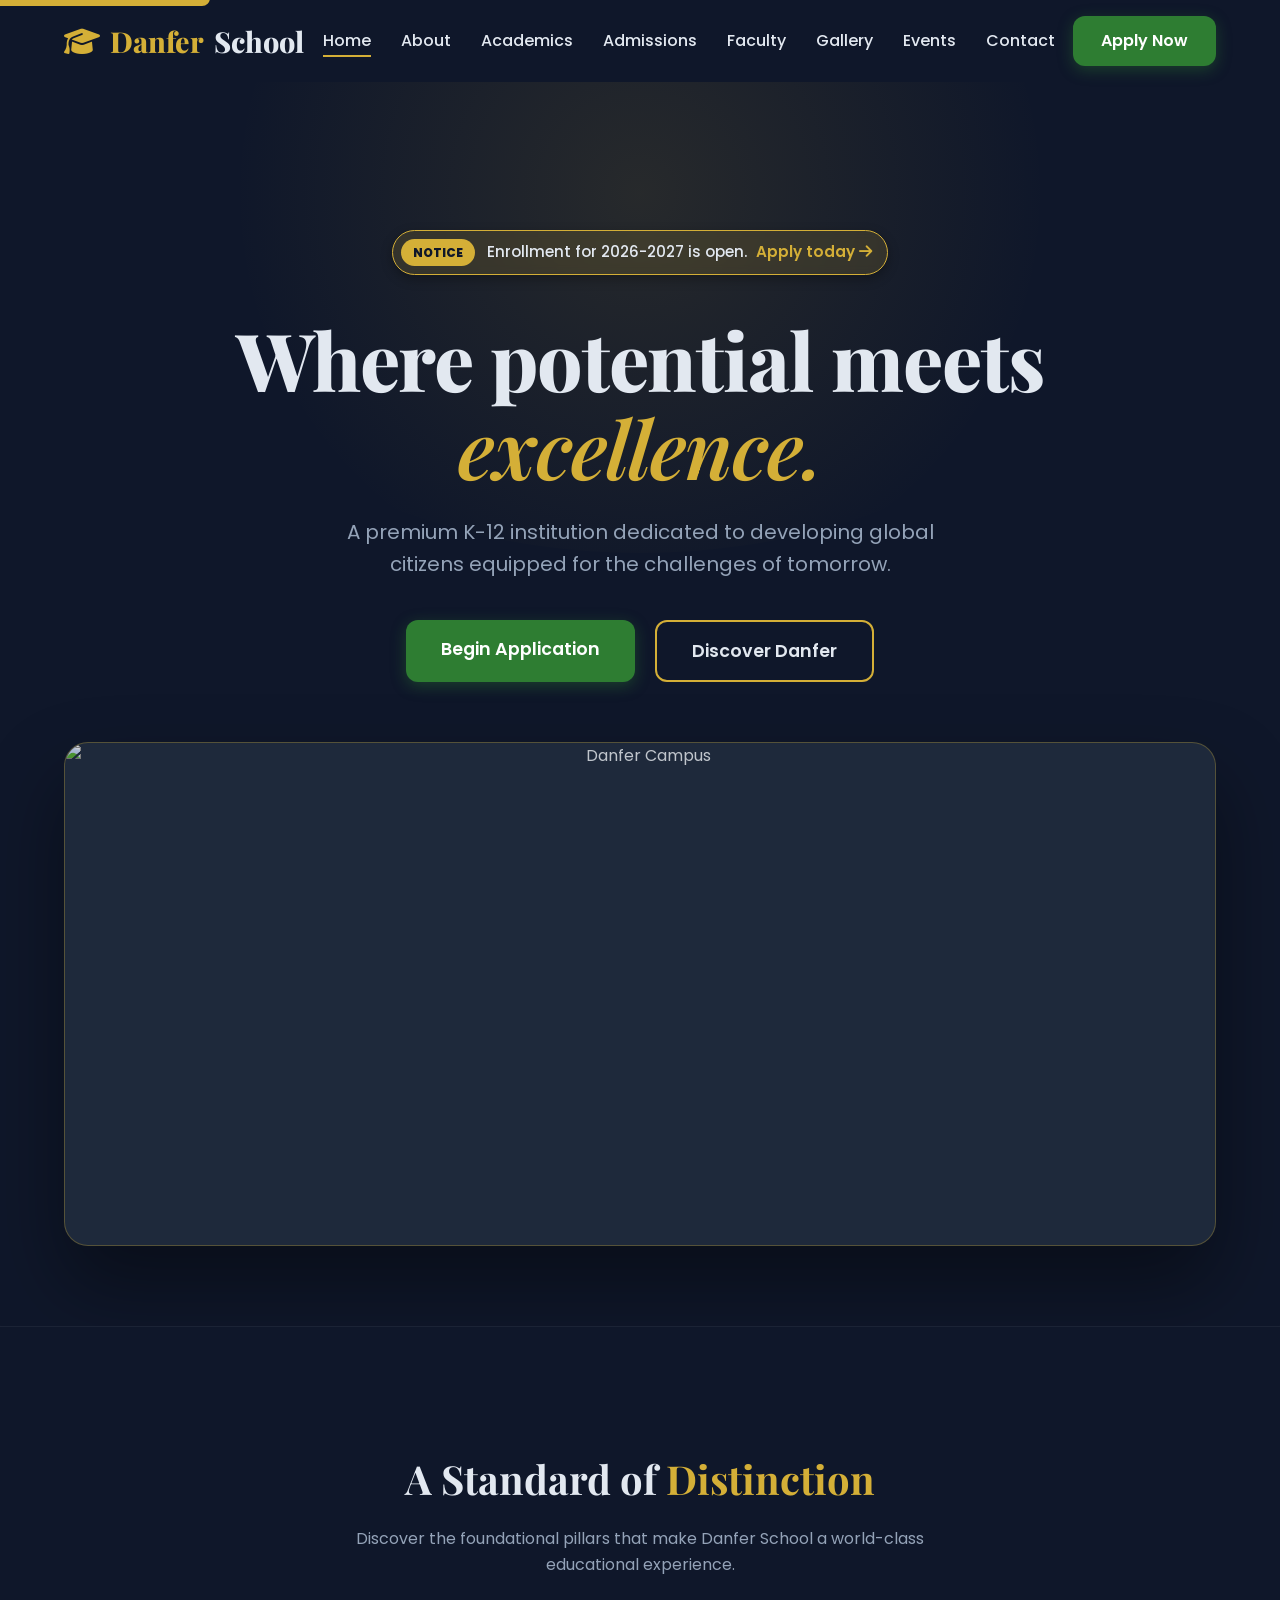
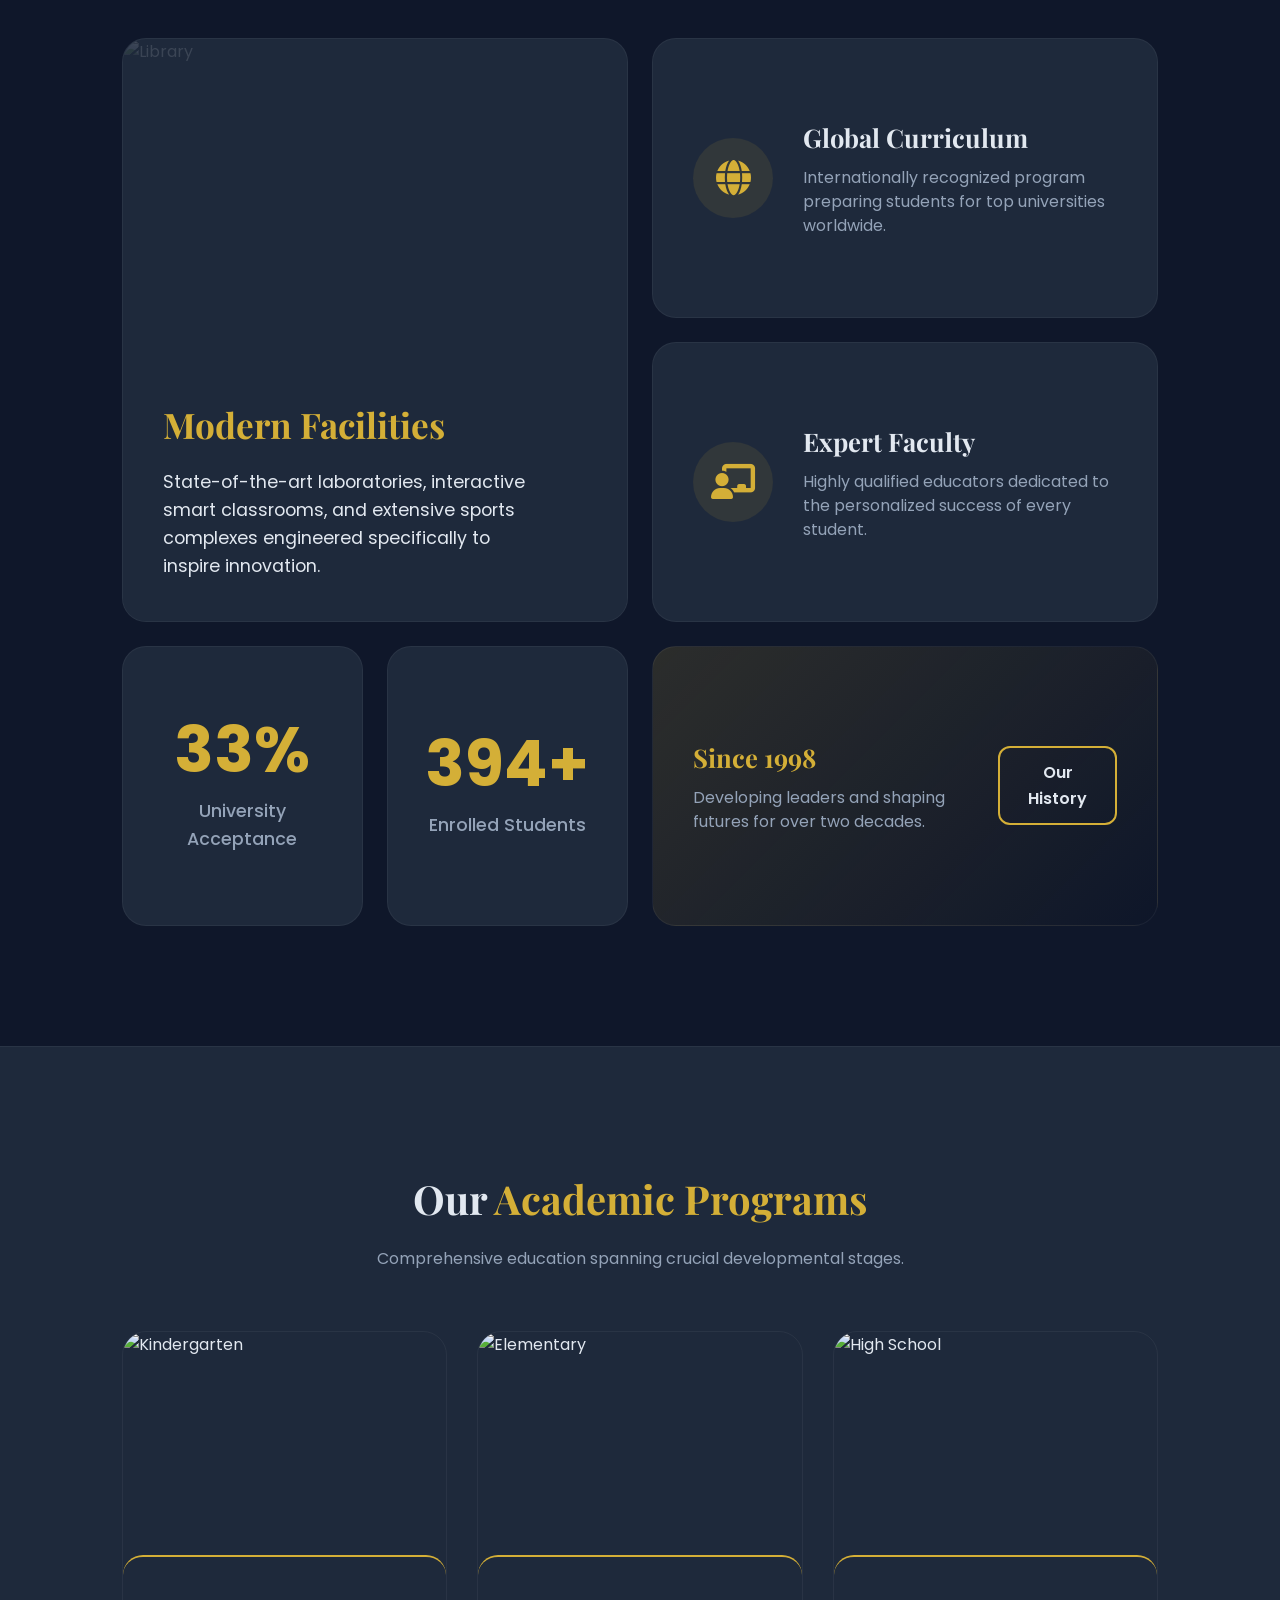
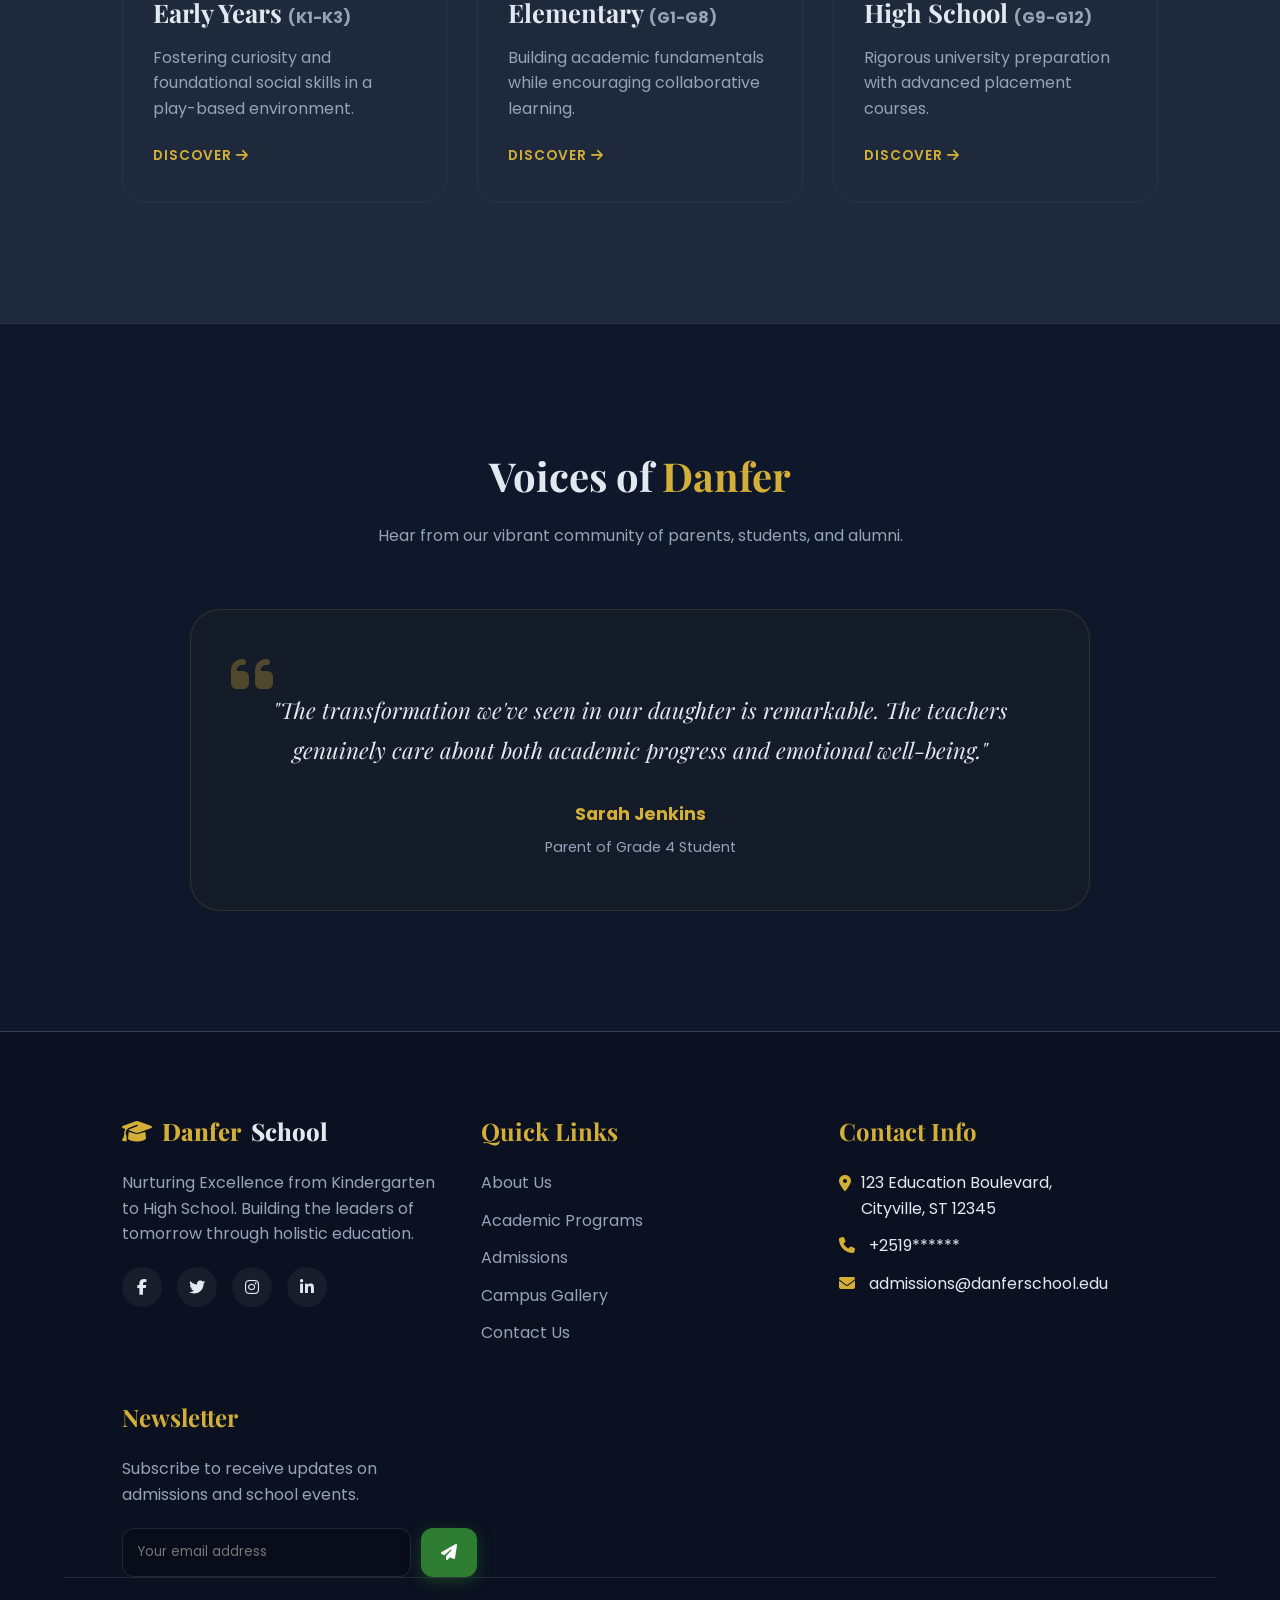
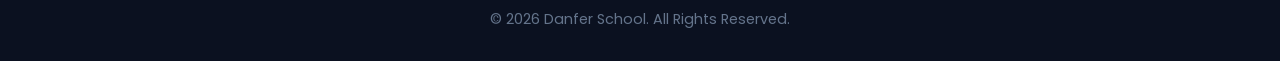
==== index.html @ a7c1ec41 "Initialize Danfer School website project" ====
<!DOCTYPE html>
<html lang="en">
<head>
  <meta charset="UTF-8">
  <meta name="viewport" content="width=device-width, initial-scale=1.0">
  <title>Danfer School | Nurturing Excellence</title>
  <link rel="stylesheet" href="https://cdnjs.cloudflare.com/ajax/libs/font-awesome/6.4.0/css/all.min.css">
  <link rel="stylesheet" href="css/styles.css">
  <style>
    .hero-modern { padding: 140px 5% 80px; text-align: center; position: relative; overflow: hidden; background-color: var(--bg-main); z-index: 1; }
    .hero-glow { position: absolute; top: -20%; left: 50%; transform: translateX(-50%); width: 80vw; height: 80vh; background: radial-gradient(circle, rgba(212,175,55,0.12) 0%, rgba(15,23,42,0) 65%); border-radius: 50%; pointer-events: none; z-index: -1; }
    [data-theme="light"] .hero-glow { background: radial-gradient(circle, rgba(212,175,55,0.08) 0%, rgba(248,250,252,0) 65%); }
    .hero-content { position: relative; z-index: 2; max-width: 1000px; margin: 0 auto; }
    .hero-title { font-size: 5rem; font-family: 'Playfair Display', serif; line-height: 1.1; margin-bottom: 25px; font-weight: 800; letter-spacing: -1px; color: var(--text-main); }
    .hero-title span { color: var(--primary-gold); font-style: italic; font-weight: 600; }
    .hero-subtitle { font-size: 1.25rem; color: var(--text-muted); max-width: 600px; margin: 0 auto 40px; line-height: 1.6; }
    .hero-media-wrapper { max-width: 1200px; margin: 0 auto; border-radius: 24px; overflow: hidden; box-shadow: 0 40px 80px rgba(0,0,0,0.4); border: 1px solid rgba(212,175,55,0.3); position: relative; aspect-ratio: 16/7; background-color: var(--bg-card); z-index: 2; transform: translateY(0); transition: transform 0.5s ease; }
    .hero-media-wrapper:hover { transform: translateY(-10px); }
    .hero-media-wrapper img { width: 100%; height: 100%; object-fit: cover; filter: brightness(0.85); transition: filter 0.5s ease, transform 0.8s ease; }
    .hero-media-wrapper:hover img { filter: brightness(0.95); transform: scale(1.02); }
    
    .bento-section { padding: 120px 5%; background-color: var(--bg-main); position: relative; border-top: 1px solid rgba(255,255,255,0.05); }
    .bento-grid { display: grid; grid-template-columns: repeat(4, 1fr); grid-auto-rows: 280px; gap: 24px; max-width: 1200px; margin: 0 auto; }
    .bento-card { border-radius: 24px; overflow: hidden; position: relative; transition: transform var(--transition), box-shadow var(--transition); background-color: var(--bg-card); border: 1px solid rgba(255,255,255,0.05); }
    [data-theme="light"] .bento-card { border: 1px solid rgba(0,0,0,0.1); }
    .bento-card:hover { transform: translateY(-8px); box-shadow: 0 20px 40px rgba(0,0,0,0.3); border-color: rgba(212,175,55,0.4); }
    .bento-large { grid-column: span 2; grid-row: span 2; padding: 40px; display: flex; flex-direction: column; justify-content: flex-end; }
    .bento-wide { grid-column: span 2; padding: 40px; display: flex; align-items: center; gap: 30px; }
    .bento-square { padding: 30px; display: flex; flex-direction: column; justify-content: center; align-items: center; text-align: center; }
    
    .stat-number { font-size: 4rem; color: var(--primary-gold); font-family: 'Poppins', sans-serif; line-height: 1; font-weight: 700; }
    .stat-label { color: var(--text-muted); font-weight: 500; margin-top: 15px; font-size: 1.1rem; }
    
    .programs-grid { display: grid; grid-template-columns: repeat(3, 1fr); gap: 30px; max-width: 1200px; margin: 0 auto; }
    .program-card-modern { background-color: transparent; border-radius: 24px; overflow: hidden; position: relative; cursor: pointer; border: 1px solid rgba(255,255,255,0.05); transition: border-color var(--transition), transform var(--transition); }
    [data-theme="light"] .program-card-modern { border: 1px solid rgba(0,0,0,0.1); }
    .program-card-modern:hover { border-color: var(--primary-gold); transform: translateY(-5px); }
    .program-img-wrap { width: 100%; aspect-ratio: 4/3; position: relative; overflow: hidden; }
    .program-img-wrap img { width: 100%; height: 100%; object-fit: cover; transition: transform 0.6s cubic-bezier(0.165, 0.84, 0.44, 1); }
    .program-card-modern:hover .program-img-wrap img { transform: scale(1.08); }
    .program-content-modern { padding: 35px 30px; background-color: var(--bg-card); position: relative; margin-top: -20px; border-radius: 20px 20px 0 0; z-index: 2; transition: background var(--transition); border-top: 2px solid var(--primary-gold); }
    .program-card-modern:hover .program-content-modern { background-color: rgba(255,255,255,0.03); }
    [data-theme="light"] .program-card-modern:hover .program-content-modern { background-color: #f8fafc; }
    
    .testimonial-modern { max-width: 900px; margin: 0 auto; text-align: center; padding: 60px; background: rgba(212, 175, 55, 0.03); border: 1px solid rgba(212, 175, 55, 0.15); border-radius: 30px; position: relative; }
    .quote-icon { font-size: 3rem; color: var(--primary-gold); opacity: 0.3; position: absolute; top: 40px; left: 40px; }
    
    @media (max-width: 1024px) {
      .hero-title { font-size: 4rem; }
      .bento-grid { grid-template-columns: repeat(2, 1fr); grid-auto-rows: 250px; }
      .bento-large { grid-column: span 2; grid-row: span 1; }
      .programs-grid { grid-template-columns: repeat(2, 1fr); }
    }
    @media (max-width: 768px) {
      .hero-title { font-size: 2.2rem; }
      .hero-modern { padding-top: 100px; padding-bottom: 40px; }
      .hero-media-wrapper { aspect-ratio: 4/3; }
      .bento-grid { grid-template-columns: 1fr; grid-auto-rows: auto; }
      .bento-large, .bento-wide { grid-column: span 1; flex-direction: column; align-items: flex-start; text-align: left; min-height: 250px; }
      .bento-square { min-height: 200px; }
      .programs-grid { grid-template-columns: 1fr; }
      .testimonial-modern { padding: 40px 20px; }
      .quote-icon { top: 20px; left: 20px; font-size: 2rem; }
    }
  </style>
</head>
<body>
  <a class="skip-link" href="#main-content">Skip to main content</a>
  <div id="preloader"><div class="spinner"></div></div>

  <header>
    <a href="index.html" class="logo"><i class="fa-solid fa-graduation-cap"></i>Danfer<span>School</span></a>
    <nav>
      <ul class="nav-links">
        <li><a href="index.html">Home</a></li>
        <li><a href="about.html">About</a></li>
        <li><a href="academics.html">Academics</a></li>
        <li><a href="admissions.html">Admissions</a></li>
        <li><a href="faculty.html">Faculty</a></li>
        <li><a href="gallery.html">Gallery</a></li>
        <li><a href="events.html">Events</a></li>
        <li><a href="contact.html">Contact</a></li>
      </ul>
    </nav>
    <div class="nav-actions">
      <a href="admissions.html" class="btn btn-primary">Apply Now</a>
    </div>
    <button id="menuToggle" class="menu-toggle" aria-label="Open navigation menu" aria-controls="mobileMenu" aria-expanded="false"><i class="fa-solid fa-bars"></i></button>
  </header>

  <div id="mobileMenu" class="mobile-menu" aria-hidden="true">
    <button id="closeMenu" class="close-menu" aria-label="Close navigation menu"><i class="fa-solid fa-xmark"></i></button>
    <ul>
      <li><a href="index.html">Home</a></li>
      <li><a href="about.html">About</a></li>
      <li><a href="academics.html">Academics</a></li>
      <li><a href="admissions.html">Admissions</a></li>
      <li><a href="faculty.html">Faculty</a></li>
      <li><a href="gallery.html">Gallery</a></li>
      <li><a href="events.html">Events</a></li>
      <li><a href="contact.html">Contact</a></li>
    </ul>
  </div>
  <div id="mobileOverlay" class="mobile-overlay" aria-hidden="true"></div>

  <section class="hero-modern">
    <div class="hero-glow"></div>
    <div class="hero-content reveal">
      
      <div class="announcement-banner" style="background: rgba(212, 175, 55, 0.15); border: 1px solid var(--primary-gold); color: var(--text-main); padding: 8px 15px 8px 8px; border-radius: 30px; display: inline-flex; align-items: center; gap: 12px; margin-bottom: 40px; backdrop-filter: blur(5px); box-shadow: var(--shadow-soft);">
        <span class="banner-tag" style="background: var(--primary-gold); color: #0f172a; padding: 4px 12px; border-radius: 20px; font-size: 0.75rem; font-weight: 800; text-transform: uppercase;">Notice</span>
        <span style="font-size: 0.95rem; font-weight: 500; color: inherit;">Enrollment for 2026-2027 is open. <a href="admissions.html" style="color: var(--primary-gold); font-weight: 600; margin-left: 5px; text-decoration: none;">Apply today <i class="fa-solid fa-arrow-right"></i></a></span>
      </div>
      
      <h1 class="hero-title">Where potential meets <br><span>excellence.</span></h1>
      <p class="hero-subtitle">A premium K-12 institution dedicated to developing global citizens equipped for the challenges of tomorrow.</p>
      
      <div class="hero-btns" style="display: flex; gap: 20px; justify-content: center; margin-bottom: 60px;">
        <a href="admissions.html" class="btn btn-primary" style="padding: 15px 35px; font-size: 1.1rem;">Begin Application</a>
        <a href="about.html" class="btn btn-secondary" style="padding: 15px 35px; font-size: 1.1rem; border-width: 2px;">Discover Danfer</a>
      </div>
    </div>
    
    <div class="hero-media-wrapper reveal stagger-2">
      <img src="https://images.unsplash.com/photo-1523050854058-8df90110c9f1?auto=format&fit=crop&q=80&w=1920" alt="Danfer Campus" loading="lazy">
    </div>
  </section>

  <section class="bento-section">
    <div class="section-title reveal">
      <h2>A Standard of <span>Distinction</span></h2>
      <p>Discover the foundational pillars that make Danfer School a world-class educational experience.</p>
    </div>
    
    <div class="bento-grid">
      <!-- Large Card -->
      <div class="bento-card bento-large reveal stagger-1">
        <img src="https://images.unsplash.com/photo-1541829070764-84a7d30dd3f3?auto=format&fit=crop&q=80&w=800" alt="Library" style="position: absolute; inset: 0; width: 100%; height: 100%; object-fit: cover; opacity: 0.15; z-index: 0; filter: grayscale(50%);">
        <div style="position: absolute; inset: 0; background: linear-gradient(to top, var(--bg-card) 20%, transparent); z-index: 1;"></div>
        <div style="position: relative; z-index: 2;">
          <h3 style="font-size: 2.2rem; font-family: 'Playfair Display', serif; color: var(--primary-gold); margin-bottom: 15px;">Modern Facilities</h3>
          <p style="color: var(--text-main); font-size: 1.1rem; max-width: 90%; line-height: 1.6;">State-of-the-art laboratories, interactive smart classrooms, and extensive sports complexes engineered specifically to inspire innovation.</p>
        </div>
      </div>
      
      <!-- Wide Medium Cards -->
      <div class="bento-card bento-wide reveal stagger-2">
        <div style="width: 80px; height: 80px; background: rgba(212,175,55,0.1); color: var(--primary-gold); border-radius: 50%; display: flex; align-items: center; justify-content: center; font-size: 2.2rem; flex-shrink: 0;"><i class="fa-solid fa-globe"></i></div>
        <div>
          <h3 style="font-family: 'Playfair Display', serif; font-size: 1.6rem; margin-bottom: 8px; color: var(--text-main);">Global Curriculum</h3>
          <p style="color: var(--text-muted); font-size: 1rem; line-height: 1.5;">Internationally recognized program preparing students for top universities worldwide.</p>
        </div>
      </div>
      
      <div class="bento-card bento-wide reveal stagger-3">
        <div style="width: 80px; height: 80px; background: rgba(212,175,55,0.1); color: var(--primary-gold); border-radius: 50%; display: flex; align-items: center; justify-content: center; font-size: 2.2rem; flex-shrink: 0;"><i class="fa-solid fa-chalkboard-user"></i></div>
        <div>
          <h3 style="font-family: 'Playfair Display', serif; font-size: 1.6rem; margin-bottom: 8px; color: var(--text-main);">Expert Faculty</h3>
          <p style="color: var(--text-muted); font-size: 1rem; line-height: 1.5;">Highly qualified educators dedicated to the personalized success of every student.</p>
        </div>
      </div>
      
      <!-- Square Stat Cards -->
      <div class="bento-card bento-square reveal stagger-2">
        <h2 class="stat-number"><span class="counter-value" data-target="100">0</span>%</h2>
        <p class="stat-label">University Acceptance</p>
      </div>
      
      <div class="bento-card bento-square reveal stagger-3">
        <h2 class="stat-number"><span class="counter-value" data-target="1200">0</span>+</h2>
        <p class="stat-label">Enrolled Students</p>
      </div>
      
      <div class="bento-card bento-wide reveal stagger-4" style="grid-column: span 2; background: linear-gradient(135deg, rgba(212,175,55,0.15) 0%, transparent 100%);">
        <div>
          <h3 style="font-family: 'Playfair Display', serif; font-size: 1.6rem; margin-bottom: 8px; color: var(--primary-gold);">Since 1998</h3>
          <p style="color: var(--text-muted); font-size: 1rem; line-height: 1.5;">Developing leaders and shaping futures for over two decades.</p>
        </div>
        <div style="margin-left: auto;">
          <a href="about.html" class="btn btn-secondary">Our History</a>
        </div>
      </div>
    </div>
  </section>

  <section class="programs" style="background-color: var(--bg-card); padding: 120px 5%; border-top: 1px solid rgba(255,255,255,0.05); border-bottom: 1px solid rgba(255,255,255,0.05);">
    <div class="section-title reveal">
      <h2>Our <span>Academic Programs</span></h2>
      <p>Comprehensive education spanning crucial developmental stages.</p>
    </div>
    
    <div class="programs-grid">
      <div class="program-card-modern reveal stagger-1" onclick="window.location.href='academics.html#kindergarten'">
        <div class="program-img-wrap">
          <img src="https://images.unsplash.com/photo-1544367567-0f2fcb009e0b?auto=format&fit=crop&q=80&w=800" alt="Kindergarten">
        </div>
        <div class="program-content-modern">
          <h3 style="font-size: 1.6rem; margin-bottom: 12px; color: var(--text-main); font-family: 'Playfair Display', serif;">Early Years <span style="color: var(--text-muted); font-size: 1rem; font-family: 'Poppins', sans-serif;">(K1-K3)</span></h3>
          <p style="color: var(--text-muted); line-height: 1.6; margin-bottom: 20px;">Fostering curiosity and foundational social skills in a play-based environment.</p>
          <span style="color: var(--primary-gold); font-weight: 600; text-transform: uppercase; font-size: 0.85rem; letter-spacing: 1px;">Discover <i class="fa-solid fa-arrow-right"></i></span>
        </div>
      </div>
      
      <div class="program-card-modern reveal stagger-2" onclick="window.location.href='academics.html#elementary'">
        <div class="program-img-wrap">
          <img src="https://images.unsplash.com/photo-1577896851231-70ef18881754?auto=format&fit=crop&q=80&w=800" alt="Elementary">
        </div>
        <div class="program-content-modern">
          <h3 style="font-size: 1.6rem; margin-bottom: 12px; color: var(--text-main); font-family: 'Playfair Display', serif;">Elementary <span style="color: var(--text-muted); font-size: 1rem; font-family: 'Poppins', sans-serif;">(G1-G8)</span></h3>
          <p style="color: var(--text-muted); line-height: 1.6; margin-bottom: 20px;">Building academic fundamentals while encouraging collaborative learning.</p>
          <span style="color: var(--primary-gold); font-weight: 600; text-transform: uppercase; font-size: 0.85rem; letter-spacing: 1px;">Discover <i class="fa-solid fa-arrow-right"></i></span>
        </div>
      </div>
      
      <div class="program-card-modern reveal stagger-3" onclick="window.location.href='academics.html#highschool'">
        <div class="program-img-wrap">
          <img src="https://images.unsplash.com/photo-1523050854058-8df90110c9f1?auto=format&fit=crop&q=80&w=800" alt="High School">
        </div>
        <div class="program-content-modern">
          <h3 style="font-size: 1.6rem; margin-bottom: 12px; color: var(--text-main); font-family: 'Playfair Display', serif;">High School <span style="color: var(--text-muted); font-size: 1rem; font-family: 'Poppins', sans-serif;">(G9-G12)</span></h3>
          <p style="color: var(--text-muted); line-height: 1.6; margin-bottom: 20px;">Rigorous university preparation with advanced placement courses.</p>
          <span style="color: var(--primary-gold); font-weight: 600; text-transform: uppercase; font-size: 0.85rem; letter-spacing: 1px;">Discover <i class="fa-solid fa-arrow-right"></i></span>
        </div>
      </div>
    </div>
  </section>

  <section class="testimonials" style="background-color: var(--bg-main); padding: 120px 5%;">
    <div class="section-title reveal">
      <h2>Voices of <span>Danfer</span></h2>
      <p>Hear from our vibrant community of parents, students, and alumni.</p>
    </div>
    
    <div class="testimonial-modern reveal stagger-1">
      <i class="fa-solid fa-quote-left quote-icon"></i>
      <div class="carousel-container" id="testimonialCarousel" style="position:relative; height: 180px;">
        <div class="testimonial-slide active" style="transition: opacity 0.5s ease; position:absolute; width:100%; opacity:1; top:20px;">
          <p style="font-size:1.4rem; font-style:italic; margin-bottom:30px; line-height:1.8; color: var(--text-main); font-family: 'Playfair Display', serif;">"The transformation we've seen in our daughter is remarkable. The teachers genuinely care about both academic progress and emotional well-being."</p>
          <h4 style="color:var(--primary-gold); font-size:1.1rem; font-family:'Poppins', sans-serif; margin-bottom: 5px;">Sarah Jenkins</h4>
          <span style="color:var(--text-muted); font-size:0.9rem;">Parent of Grade 4 Student</span>
        </div>
        <div class="testimonial-slide" style="transition: opacity 0.5s ease; position:absolute; width:100%; opacity:0; top:20px; pointer-events:none;">
          <p style="font-size:1.4rem; font-style:italic; margin-bottom:30px; line-height:1.8; color: var(--text-main); font-family: 'Playfair Display', serif;">"Danfer didn't just prepare me for university exams; it taught me how to think critically and lead with empathy. I owe my success to this community."</p>
          <h4 style="color:var(--primary-gold); font-size:1.1rem; font-family:'Poppins', sans-serif; margin-bottom: 5px;">Michael O.</h4>
          <span style="color:var(--text-muted); font-size:0.9rem;">Class of 2024 Alumni (Stanford University)</span>
        </div>
      </div>
    </div>
  </section>

  <footer>
    <div class="footer-grid">
      <div class="footer-col">
        <a href="index.html" class="logo" style="margin-bottom:20px; font-size:1.5rem;">
          <i class="fa-solid fa-graduation-cap"></i>
          Danfer<span>School</span>
        </a>
        <p>Nurturing Excellence from Kindergarten to High School. Building the leaders of tomorrow through holistic education.</p>
        <div class="social-icons">
          <a href="#"><i class="fa-brands fa-facebook-f"></i></a>
          <a href="#"><i class="fa-brands fa-twitter"></i></a>
          <a href="#"><i class="fa-brands fa-instagram"></i></a>
          <a href="#"><i class="fa-brands fa-linkedin-in"></i></a>
        </div>
      </div>
      <div class="footer-col">
        <h3>Quick Links</h3>
        <ul>
          <li><a href="about.html">About Us</a></li>
          <li><a href="academics.html">Academic Programs</a></li>
          <li><a href="admissions.html">Admissions</a></li>
          <li><a href="gallery.html">Campus Gallery</a></li>
          <li><a href="contact.html">Contact Us</a></li>
        </ul>
      </div>
      <div class="footer-col">
        <h3>Contact Info</h3>
        <ul>
          <li style="display:flex; gap:10px;"><i class="fa-solid fa-location-dot" style="color:var(--primary-gold); margin-top:5px;"></i> <span>123 Education Boulevard,<br>Cityville, ST 12345</span></li>
          <li><i class="fa-solid fa-phone" style="margin-right:10px; color:var(--primary-gold);"></i> +2519******</li>
          <li><i class="fa-solid fa-envelope" style="margin-right:10px; color:var(--primary-gold);"></i> admissions@danferschool.edu</li>
        </ul>
      </div>
      <div class="footer-col">
        <h3>Newsletter</h3>
        <p>Subscribe to receive updates on admissions and school events.</p>
        <form class="newsletter-form">
          <input type="email" placeholder="Your email address" required>
          <button title="Subscribe" type="submit" class="btn btn-primary" style="padding:12px 20px;"><i class="fa-solid fa-paper-plane"></i></button>
        </form>
      </div>
    </div>
    <div class="footer-bottom">
      <p>&copy; 2026 Danfer School. All Rights Reserved.</p>
    </div>
  </footer>

  <button id="backToTop" class="back-to-top" aria-label="Back to Top"><i class="fa-solid fa-arrow-up"></i></button>
  <script src="js/script.js"></script>
  <script>
    document.addEventListener('DOMContentLoaded', () => {
      const slides = document.querySelectorAll('.testimonial-slide');
      let currentSlide = 0;
      if(slides.length > 0) {
        setInterval(() => {
          slides[currentSlide].style.opacity = '0';
          slides[currentSlide].style.pointerEvents = 'none';
          currentSlide = (currentSlide + 1) % slides.length;
          slides[currentSlide].style.opacity = '1';
          slides[currentSlide].style.pointerEvents = 'auto';
        }, 6000);
      }
    });
  </script>
</body>
</html>
---- css/styles.css ----
@import url('https://fonts.googleapis.com/css2?family=Playfair+Display:ital,wght@0,400..900;1,400..900&family=Poppins:ital,wght@0,100;0,200;0,300;0,400;0,500;0,600;0,700;0,800;0,900;1,100;1,200;1,300;1,400;1,500;1,600;1,700;1,800;1,900&display=swap');

:root {
  --primary-green: #2e7d32;
  --primary-red: #c62828;
  --primary-blue: #1565c0;
  --primary-gold: #d4af37;

  --bg-main: #0f172a;
  --bg-card: #1e293b;
  --bg-light: #f8fafc;

  --text-main: #e2e8f0;
  --text-muted: #94a3b8;
  --text-dark: #0f172a;

  --accent-green: #4caf50;
  --accent-gold: #facc15;

  --border-color: #334155;
  --shadow-soft: 0 4px 12px rgba(0, 0, 0, 0.3);

  --btn-primary: var(--primary-green);
  --btn-secondary: var(--primary-blue);
  --btn-danger: var(--primary-red);
  --btn-text: #ffffff;

  --radius: 12px;
  --transition: 0.3s ease;
}

[data-theme="light"] {
  --bg-main: #f8fafc;
  --bg-card: #ffffff;
  --bg-light: #e2e8f0;

  --text-main: #0f172a;
  --text-muted: #64748b;
  --text-dark: #f8fafc;
  
  --border-color: #cbd5e1;
  --shadow-soft: 0 4px 12px rgba(0, 0, 0, 0.05);
}

* {
  margin: 0;
  padding: 0;
  box-sizing: border-box;
}

body {
  --header-height: 82px;
  font-family: 'Poppins', sans-serif;
  background-color: var(--bg-main);
  color: var(--text-main);
  line-height: 1.6;
  overflow-x: hidden;
  padding-top: var(--header-height);
  transition: background-color var(--transition), color var(--transition);
}

header {
  height: var(--header-height);
}

@media (max-width: 768px) {
  body { --header-height: 76px; padding-top: var(--header-height); }
}

@media (max-width: 480px) {
  body { --header-height: 72px; padding-top: var(--header-height); }
}

h1, h2, h3, h4, h5, h6 {
  font-family: 'Playfair Display', serif;
  font-weight: 700;
  color: var(--text-main);
}
[data-theme="light"] h1, [data-theme="light"] h2, [data-theme="light"] h3, [data-theme="light"] h4, [data-theme="light"] h5, [data-theme="light"] h6 {
  color: var(--text-main);
}

a {
  text-decoration: none;
  color: inherit;
  transition: color var(--transition);
}

ul {
  list-style: none;
}

img {
  max-width: 100%;
  height: auto;
  display: block;
}

/* Preloader */
#preloader {
  position: fixed;
  top: 0;
  left: 0;
  width: 100%;
  height: 100%;
  background-color: var(--bg-main);
  z-index: 9999;
  display: flex;
  justify-content: center;
  align-items: center;
  transition: opacity 0.5s ease, visibility 0.5s ease;
}

#preloader.fade-out {
  opacity: 0;
  visibility: hidden;
}

.spinner {
  width: 50px;
  height: 50px;
  border: 5px solid var(--border-color);
  border-top-color: var(--primary-gold);
  border-radius: 50%;
  animation: spin 1s linear infinite;
}

@keyframes spin {
  to { transform: rotate(360deg); }
}

/* Navbar */
header {
  position: fixed;
  top: 0;
  left: 0;
  width: 100%;
  z-index: 1000;
  padding: 20px 5%;
  display: flex;
  justify-content: space-between;
  align-items: center;
  transition: padding var(--transition), background var(--transition), backdrop-filter var(--transition);
}

header.scrolled {
  padding: 10px 5%;
  background: rgba(15, 23, 42, 0.85);
  backdrop-filter: blur(10px);
  -webkit-backdrop-filter: blur(10px);
  border-bottom: 1px solid var(--border-color);
}
[data-theme="light"] header.scrolled {
  background: rgba(248, 250, 252, 0.85);
}

.logo {
  font-family: 'Playfair Display', serif;
  font-size: 1.8rem;
  font-weight: 800;
  color: var(--primary-gold);
  display: flex;
  align-items: center;
  gap: 10px;
}
.logo span {
  color: var(--text-main);
}

.nav-links {
  display: flex;
  align-items: center;
  gap: 30px;
}

.nav-links li a {
  font-weight: 500;
  font-size: 1rem;
  position: relative;
  padding: 5px 0;
}

.nav-links li a::after {
  content: '';
  position: absolute;
  bottom: 0;
  left: 0;
  width: 0;
  height: 2px;
  background-color: var(--primary-gold);
  transition: width var(--transition);
}

.nav-links li a:hover::after,
.nav-links li a.active::after {
  width: 100%;
}

.nav-actions {
  display: flex;
  align-items: center;
  gap: 15px;
}

.btn {
  display: inline-block;
  padding: 12px 28px;
  border-radius: var(--radius);
  font-weight: 600;
  cursor: pointer;
  text-align: center;
  transition: transform var(--transition), background var(--transition), box-shadow var(--transition);
  border: none;
  font-family: 'Poppins', sans-serif;
  font-size: 1rem;
  text-decoration: none;
}

.btn-primary {
  background-color: var(--btn-primary);
  color: var(--btn-text);
  box-shadow: 0 4px 15px rgba(46, 125, 50, 0.4);
}

.btn-primary:hover {
  transform: translateY(-3px);
  background-color: #388e3c;
  box-shadow: 0 6px 20px rgba(46, 125, 50, 0.6);
  color: #fff;
}

.btn-secondary {
  background-color: transparent;
  color: var(--text-main);
  border: 2px solid var(--primary-gold);
}

.btn-secondary:hover {
  background-color: var(--primary-gold);
  color: var(--bg-main);
  transform: translateY(-3px);
}

/* Theme Toggle */
.theme-toggle {
  background: none;
  border: none;
  color: var(--text-main);
  font-size: 1.2rem;
  cursor: pointer;
  width: 40px;
  height: 40px;
  border-radius: 50%;
  display: flex;
  align-items: center;
  justify-content: center;
  background-color: var(--bg-card);
  transition: background var(--transition), transform var(--transition);
  box-shadow: var(--shadow-soft);
}

.theme-toggle:hover {
  transform: scale(1.1);
  background-color: var(--border-color);
}

/* Mobile Menu Toggle */
.menu-toggle {
  display: none;
  background: none;
  border: none;
  color: var(--text-main);
  font-size: 1.8rem;
  cursor: pointer;
}

.skip-link {
  position: absolute;
  top: -40px;
  left: 0;
  background: var(--primary-gold);
  color: var(--bg-main);
  padding: 10px 16px;
  z-index: 1100;
  transition: top 0.2s ease;
  border-radius: 0 0 8px 0;
  font-weight: 700;
}

.skip-link:focus {
  top: 0;
}

:focus-visible,
button:focus-visible,
a:focus-visible,
input:focus-visible,
textarea:focus-visible,
select:focus-visible {
  outline: 3px solid var(--primary-gold);
  outline-offset: 2px;
}

@media (prefers-reduced-motion: reduce) {
  * {
    animation-duration: 0.01ms !important;
    animation-iteration-count: 1 !important;
    transition-duration: 0.01ms !important;
    scroll-behavior: auto !important;
  }
}

/* Layout Utilities */
section, .page-header {
  padding: 80px 5%;
}

.container-max {
  max-width: 1200px;
  margin: 0 auto;
  width: 100%;
}

.section-title {
  text-align: center;
  margin-bottom: 60px;
}

.section-title h2 {
  font-size: 2.5rem;
  margin-bottom: 15px;
}

.section-title h2 span {
  color: var(--primary-gold);
}

.section-title p {
  color: var(--text-muted);
  max-width: 600px;
  margin: 0 auto;
}

/* Cards Shared Styles */
.card-grid, .footer-grid, .faculty-grid, .gallery-grid, .programs-grid, .bento-grid, .events-container, .contact-container, .admissions-container {
  max-width: 1200px;
  margin-left: auto;
  margin-right: auto;
}

.card-grid {
  display: grid;
  grid-template-columns: repeat(auto-fit, minmax(300px, 1fr));
  gap: 30px;
}

.card {
  background-color: var(--bg-card);
  border-radius: var(--radius);
  padding: 30px;
  border: 1px solid var(--border-color);
  box-shadow: var(--shadow-soft);
  transition: transform var(--transition), box-shadow var(--transition), border-color var(--transition);
  position: relative;
  overflow: hidden;
  display: flex;
  flex-direction: column;
}

.card:hover {
  transform: translateY(-10px);
  box-shadow: 0 10px 25px rgba(0, 0, 0, 0.5);
  border-color: var(--primary-gold);
}
[data-theme="light"] .card:hover {
  box-shadow: 0 10px 25px rgba(0, 0, 0, 0.1);
}

.card-icon {
  font-size: 2.5rem;
  color: var(--primary-gold);
  margin-bottom: 20px;
}

.card-title {
  font-size: 1.5rem;
  margin-bottom: 15px;
  color: var(--text-main);
}

.card p {
  color: var(--text-muted);
  flex-grow: 1;
}

.card-img {
  width: 100%;
  height: 220px;
  object-fit: cover;
  border-radius: var(--radius) var(--radius) 0 0;
  margin: -30px -30px 20px -30px;
  width: calc(100% + 60px);
}

/* Footer */
footer {
  background-color: #0b1120;
  padding: 80px 5% 30px;
  border-top: 1px solid var(--border-color);
  color: #e2e8f0;
}
[data-theme="light"] footer {
  background-color: #0f172a;
  color: #f8fafc;
}

.footer-grid {
  display: grid;
  grid-template-columns: repeat(auto-fit, minmax(250px, 1fr));
  gap: 40px;
  margin-bottom: 40px;
}

.footer-col h3 {
  font-size: 1.5rem;
  color: var(--primary-gold);
  margin-bottom: 20px;
}

.footer-col p {
  color: #94a3b8;
  margin-bottom: 15px;
}

.footer-col ul li {
  margin-bottom: 12px;
}

.footer-col ul li a {
  color: #94a3b8;
  transition: color var(--transition), padding-left var(--transition);
}

.footer-col ul li a:hover {
  color: var(--primary-gold);
  padding-left: 5px;
}

.social-icons {
  display: flex;
  gap: 15px;
  margin-top: 20px;
}

.social-icons a {
  display: flex;
  align-items: center;
  justify-content: center;
  width: 40px;
  height: 40px;
  background-color: rgba(255,255,255,0.05);
  border-radius: 50%;
  color: #e2e8f0;
  transition: background var(--transition), transform var(--transition);
}

.social-icons a:hover {
  background-color: var(--primary-gold);
  transform: translateY(-3px);
  color: #0f172a;
}

.newsletter-form {
  display: flex;
  gap: 10px;
  margin-top: 20px;
}

.newsletter-form input {
  flex: 1;
  padding: 12px 15px;
  border-radius: var(--radius);
  border: 1px solid rgba(255,255,255,0.1);
  background-color: rgba(0,0,0,0.2);
  color: #e2e8f0;
  outline: none;
  font-family: 'Poppins', sans-serif;
}

.newsletter-form input:focus {
  border-color: var(--primary-gold);
}

.footer-bottom {
  text-align: center;
  padding-top: 30px;
  border-top: 1px solid rgba(255,255,255,0.1);
  color: #64748b;
  font-size: 0.9rem;
}

/* Animations - Reveal */
.reveal {
  opacity: 0;
  transform: translateY(50px);
  transition: all 0.8s ease;
}

.reveal.active {
  opacity: 1;
  transform: translateY(0);
}

.stagger-1 { transition-delay: 0.1s; }
.stagger-2 { transition-delay: 0.2s; }
.stagger-3 { transition-delay: 0.3s; }
.stagger-4 { transition-delay: 0.4s; }

/* Mobile Menu Styles */
.mobile-menu {
  position: fixed;
  top: 0;
  right: -100%;
  width: 100%;
  height: 100vh;
  background-color: var(--bg-main);
  z-index: 1200;
  display: flex;
  flex-direction: column;
  justify-content: center;
  align-items: center;
  transition: right 0.4s cubic-bezier(0.77, 0, 0.175, 1);
}

.mobile-overlay {
  position: fixed;
  inset: 0;
  background: rgba(0,0,0,0.5);
  opacity: 0;
  visibility: hidden;
  transition: opacity var(--transition);
  z-index: 1150;
}

.mobile-overlay.open {
  opacity: 1;
  visibility: visible;
}

.mobile-menu.open {
  right: 0;
}

.mobile-menu ul {
  text-align: center;
  margin-bottom: 40px;
}

.mobile-menu ul li {
  margin: 25px 0;
}

.mobile-menu ul li a {
  font-size: 1.8rem;
  font-family: 'Playfair Display', serif;
  color: var(--text-main);
  transition: color var(--transition);
}

.mobile-menu ul li a:hover {
  color: var(--primary-gold);
}

.close-menu {
  position: absolute;
  top: 30px;
  right: 5%;
  background: none;
  border: none;
  color: var(--text-main);
  font-size: 2.5rem;
  cursor: pointer;
}

/* Back to top */
.back-to-top {
  position: fixed;
  bottom: 30px;
  right: 30px;
  width: 50px;
  height: 50px;
  background-color: var(--primary-gold);
  color: #0f172a;
  border-radius: 50%;
  display: flex;
  align-items: center;
  justify-content: center;
  font-size: 1.2rem;
  cursor: pointer;
  opacity: 0;
  visibility: hidden;
  transition: all var(--transition);
  z-index: 900;
  border: none;
  box-shadow: var(--shadow-soft);
}

.back-to-top.show {
  opacity: 1;
  visibility: visible;
}

.back-to-top:hover {
  transform: translateY(-5px);
  background-color: #eab308;
}

/* Page Header Shared */
.page-header {
  padding-top: 150px;
  padding-bottom: 80px;
  background: linear-gradient(rgba(15,23,42,0.8), rgba(15,23,42,0.9)), url('../assets/images/placeholder.jpg') center/cover;
  text-align: center;
  position: relative;
}

.hero-modern {
  padding-top: 160px;
  padding-bottom: 80px;
  position: relative;
  z-index: 1;
}

.announcement-banner {
  position: relative;
  z-index: 2;
  margin-top: 8px;
}

header {
  z-index: 1101;
}
[data-theme="light"] .page-header {
  background: linear-gradient(rgba(46, 125, 50, 0.85), rgba(46, 125, 50, 0.9)), url('../assets/images/placeholder.jpg') center/cover;
}

.page-header h1 {
  font-size: 3.5rem;
  margin-bottom: 15px;
  color: #ffffff;
}

.page-header p {
  font-size: 1.1rem;
  color: #e2e8f0;
  max-width: 600px;
  margin: 0 auto;
}

/* Breadcrumbs */
.breadcrumbs {
  margin-top: 20px;
  display: flex;
  justify-content: center;
  gap: 10px;
  color: var(--primary-gold);
  font-size: 0.9rem;
}

.breadcrumbs a {
  color: #e2e8f0;
}
.breadcrumbs a:hover {
  text-decoration: underline;
}

/* Responsive */
@media (max-width: 1099px) {
  .nav-links, .nav-actions .btn {
    display: none;
  }
  
  .menu-toggle {
    display: block;
  }

  .nav-actions {
    gap: 10px;
  }
}

@media (max-width: 768px) {
  .section-title h2 {
    font-size: 2rem;
  }
  
  .page-header h1 {
    font-size: 2.5rem;
  }
  
  .card-grid {
    grid-template-columns: 1fr;
  }
  
  section {
    padding: 60px 5%;
  }
}

/* Precise Breakpoints & Responsive Architecture */
html, body {
  overflow-x: hidden;
  min-width: 320px;
}

header {
  width: 100%;
  padding: 15px 5%;
}

section, .page-header {
  padding: 80px 5%;
}

.container-max {
  max-width: 1200px;
  margin: 0 auto;
  width: 100%;
}

.section-title {
  text-align: center;
  margin-bottom: 60px;
}

@media (max-width: 1280px) {
  .container, .card-grid, .footer-grid, .faculty-grid, .gallery-grid, .programs-grid, .bento-grid, .events-container, .contact-container, .admissions-container {
    padding-left: 5%;
    padding-right: 5%;
    max-width: 1200px;
    margin: 0 auto;
  }

  .page-header h1 {
    font-size: 3rem;
  }
}

@media (max-width: 1024px) {
  .section-title h2 { font-size: 2.3rem; }
  .nav-links { gap: 15px; }
  .bento-grid { grid-template-columns: repeat(2, 1fr); }
}

@media (max-width: 768px) {
  .nav-links, .nav-actions { display: none; }
  .menu-toggle { display: block; }

  section, .page-header {
    padding: 40px 5% !important;
  }

  .hero-modern {
    padding-top: 120px !important;
  }

  .page-header h1 { font-size: 2.2rem !important; }
  .section-title h2 { font-size: 2rem !important; }
  .section-title { margin-bottom: 30px; }

  .card-grid, .footer-grid, .faculty-grid, .gallery-grid, .programs-grid, .bento-grid {
    grid-template-columns: 1fr !important;
    gap: 20px !important;
  }

  .bento-large, .bento-wide, .bento-square {
    grid-column: span 1 !important;
    grid-row: span 1 !important;
    min-height: 220px !important;
  }

  .card-img, .faculty-img, .news-img, .program-image {
    height: auto !important;
    width: 100% !important;
    max-width: 100% !important;
    margin: 0 !important;
  }

  .program-section, .info-item, .event-card, .notice-banner {
    flex-direction: column !important;
    align-items: flex-start !important;
  }
  .program-section:nth-child(even) {
    flex-direction: column !important;
  }

  .admissions-info, .admissions-form-wrapper, .contact-info, .contact-form-wrapper, .upcoming-events, .latest-news {
    width: 100% !important;
    min-width: 100% !important;
  }

  .btn {
    width: 100% !important;
    display: block !important;
    text-align: center !important;
    margin-bottom: 15px;
  }

  .hero-btns {
    display: flex;
    flex-direction: column;
    width: 100%;
    gap: 12px;
  }

  .search-filter-section { flex-direction: column; align-items: stretch; }
  .search-box { max-width: 100%; margin-bottom: 10px; }
  .gallery-filters { overflow-x: auto; white-space: nowrap; padding-bottom: 10px; justify-content: flex-start; }
}

@media (max-width: 480px) {
  section, .page-header {
    padding: 30px 5% !important;
  }

  .logo { font-size: 1.5rem; }
  .hero-title { font-size: 2rem !important; }
  .section-title h2 { font-size: 1.8rem !important; }
  .page-header p { font-size: 0.95rem; }

  .event-date {
    padding: 15px !important;
    min-width: unset !important;
    width: 100% !important;
    flex-direction: row !important;
    justify-content: space-between !important;
  }
}
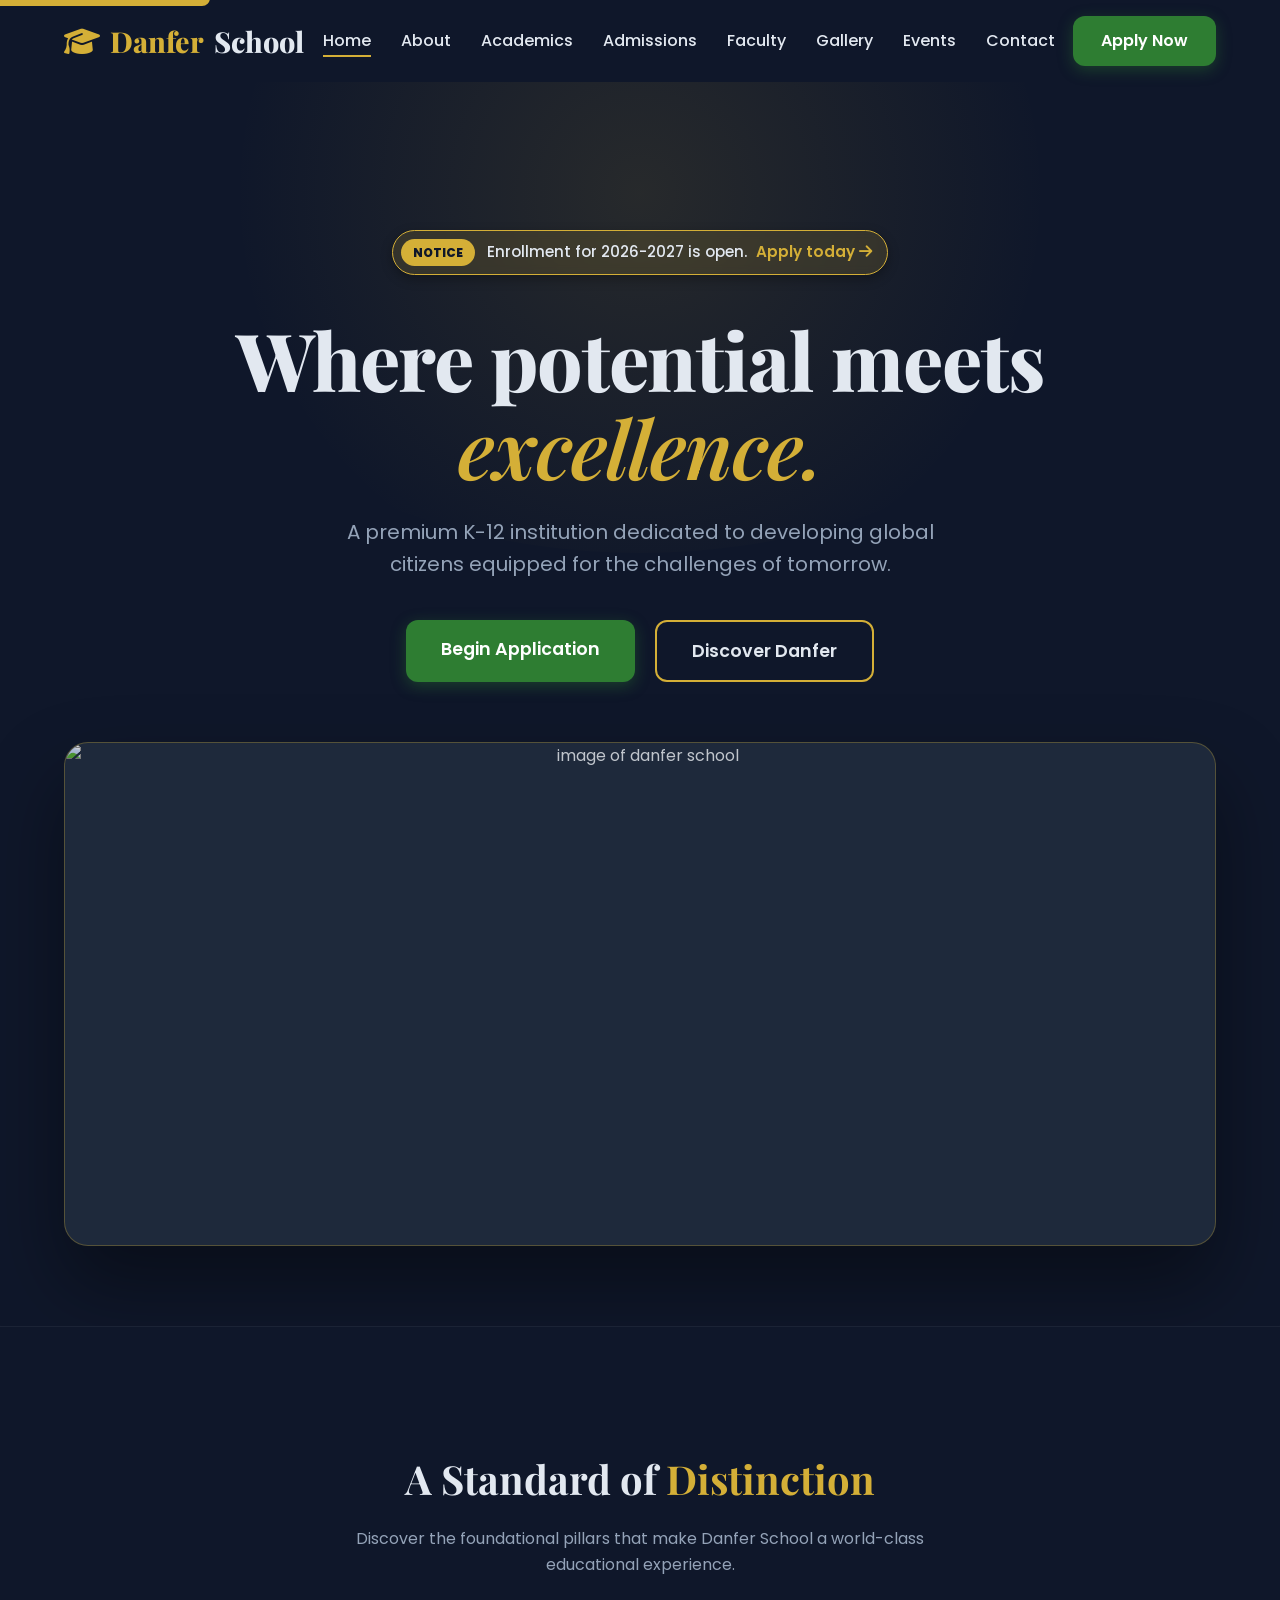
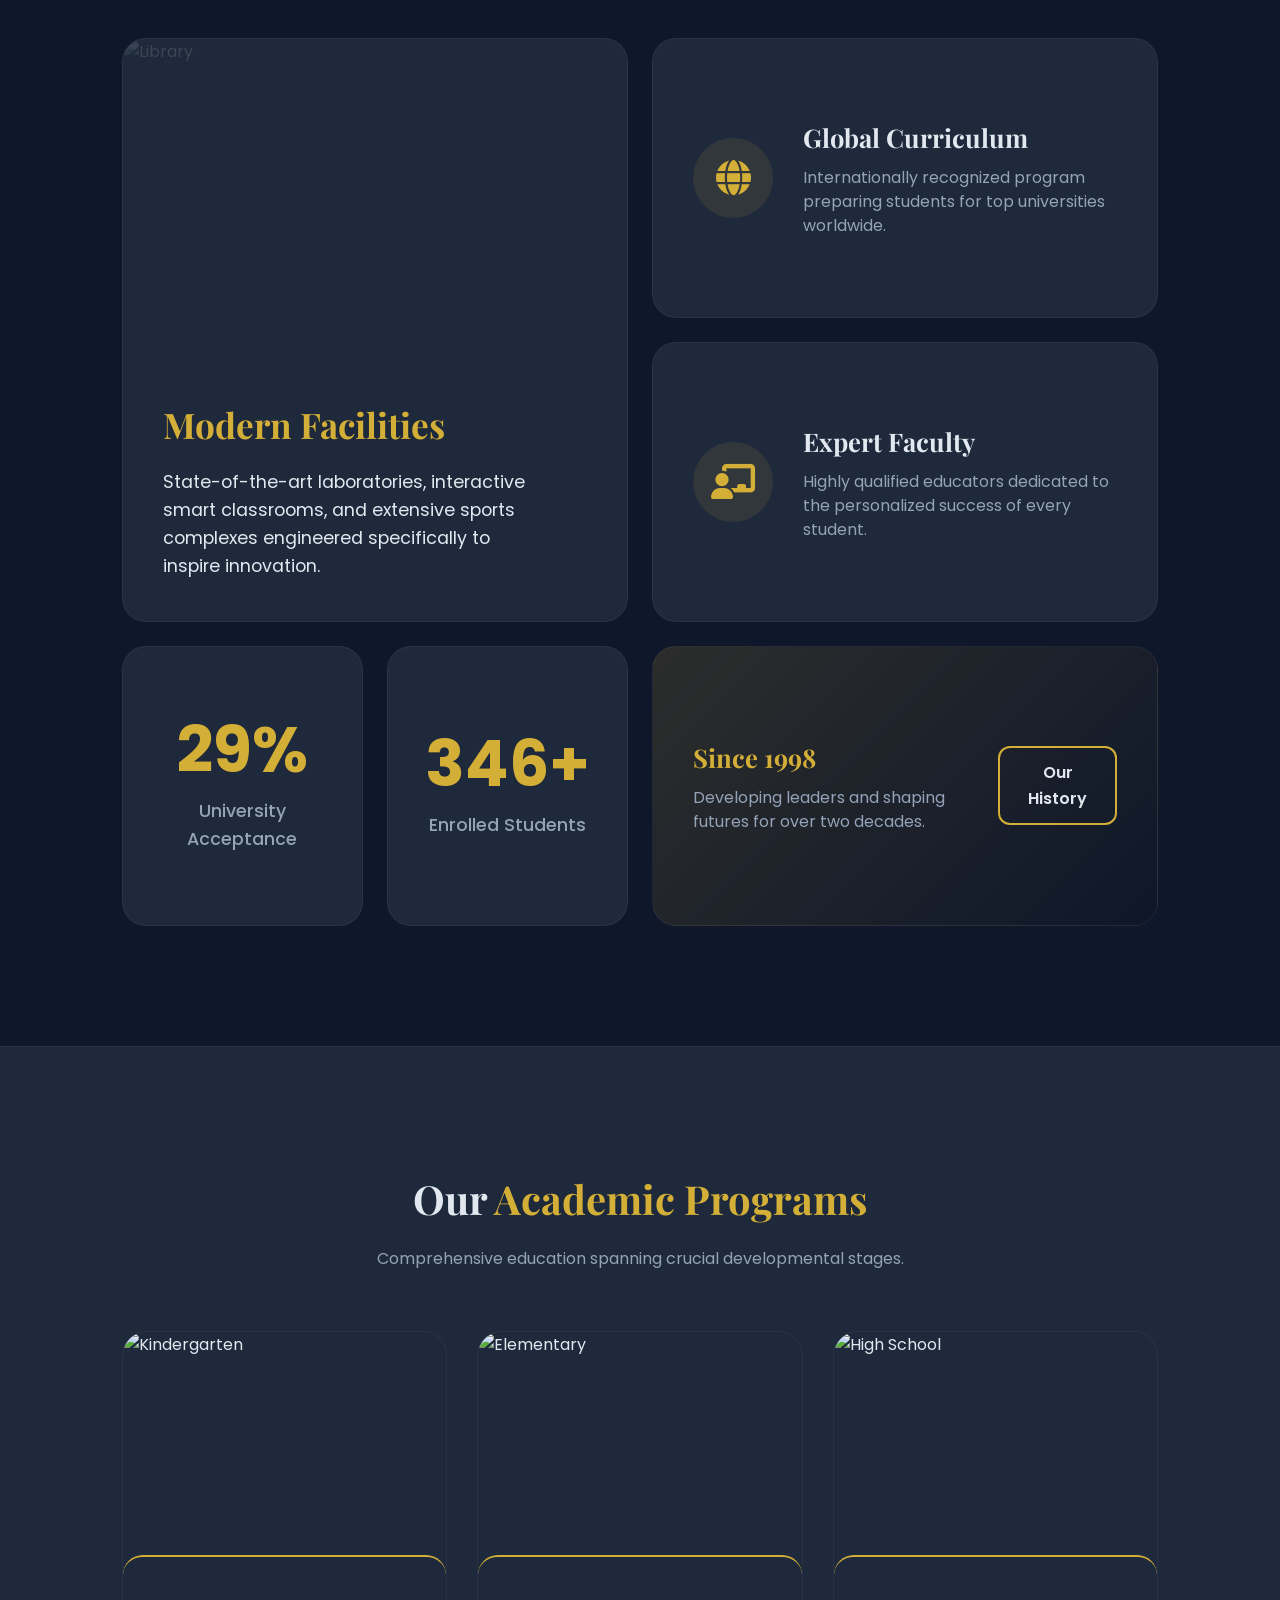
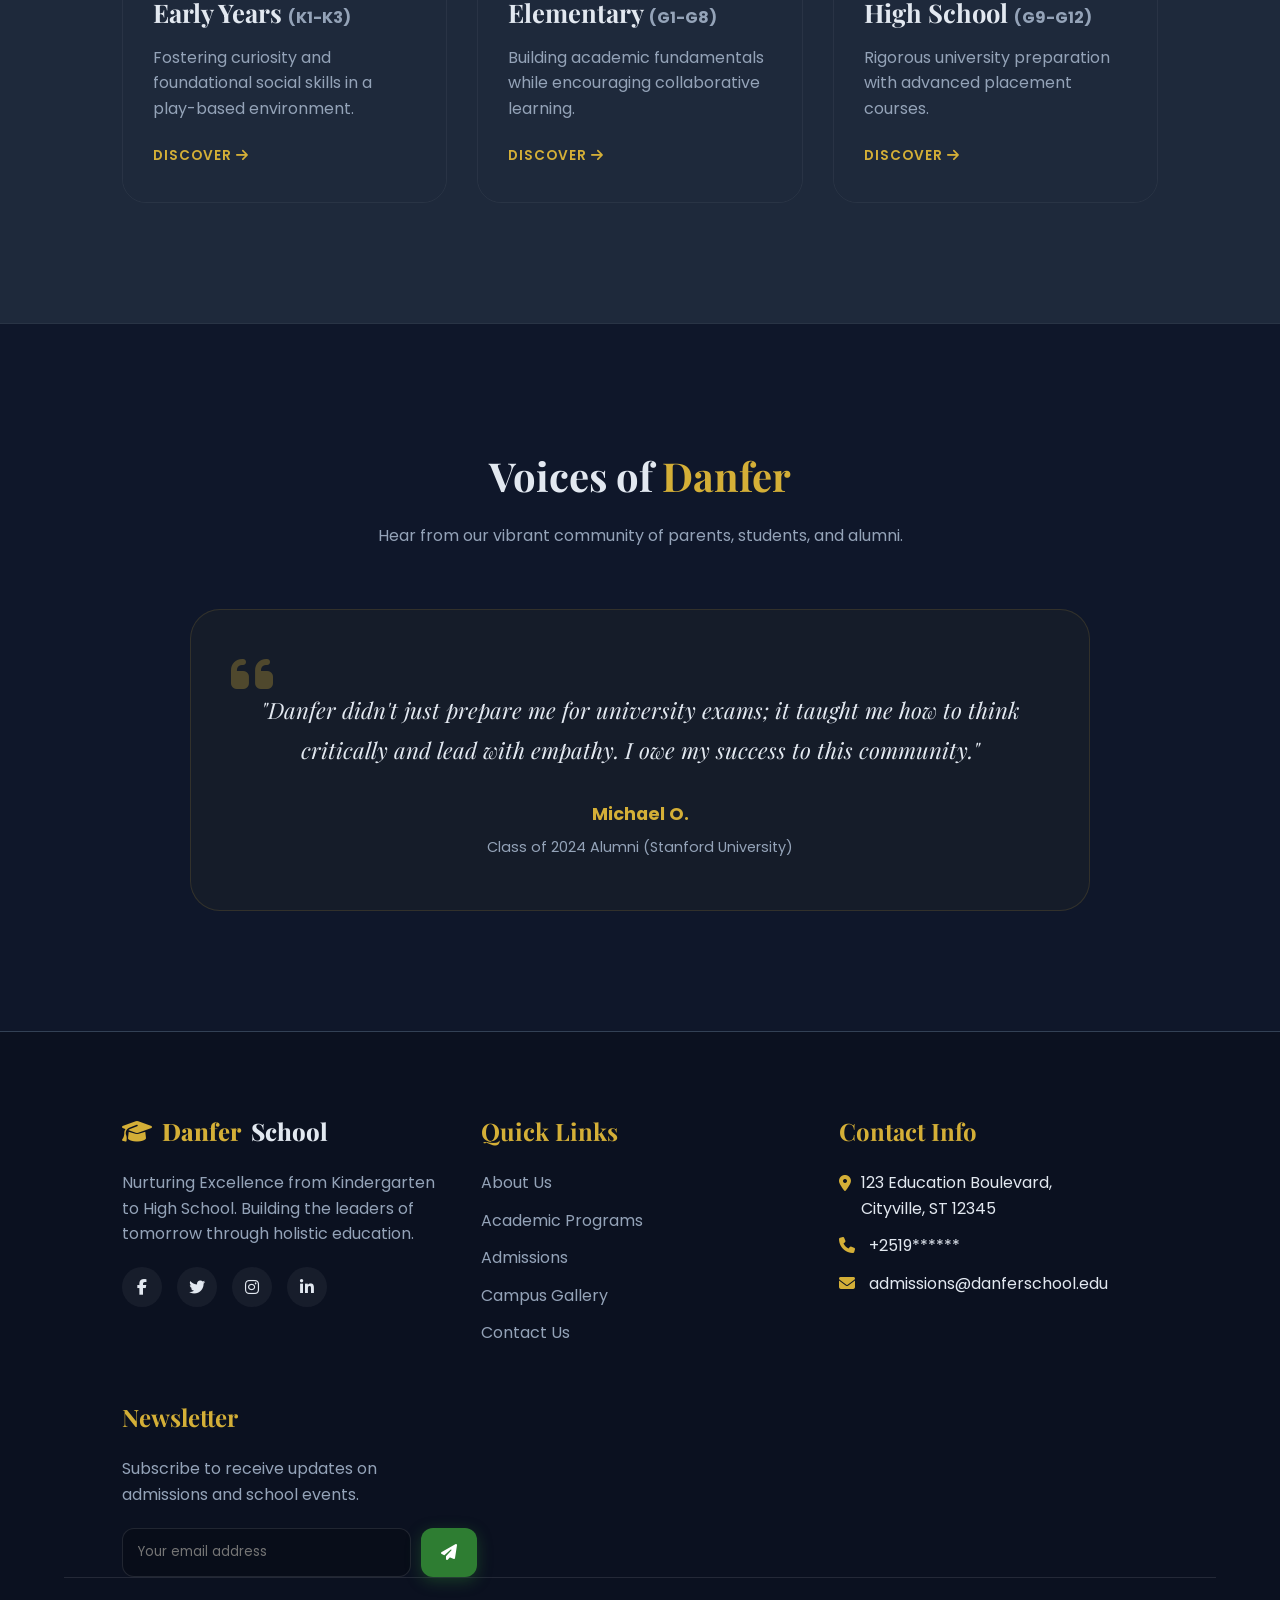
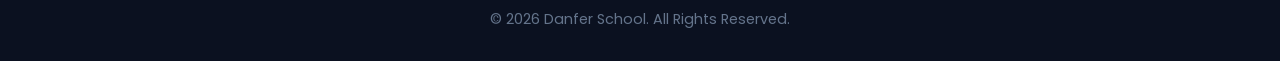
==== commit f27846ea: "Fix absolute image path" ====
--- a/index.html
+++ b/index.html
@@ -122,7 +122,7 @@
     </div>
     
     <div class="hero-media-wrapper reveal stagger-2">
-      <img src="https://images.unsplash.com/photo-1523050854058-8df90110c9f1?auto=format&fit=crop&q=80&w=1920" alt="Danfer Campus" loading="lazy">
+      <img src="assets/images/photo-1912510484-612x612.jpg" alt="image of danfer school" loading="lazy">
     </div>
   </section>
 
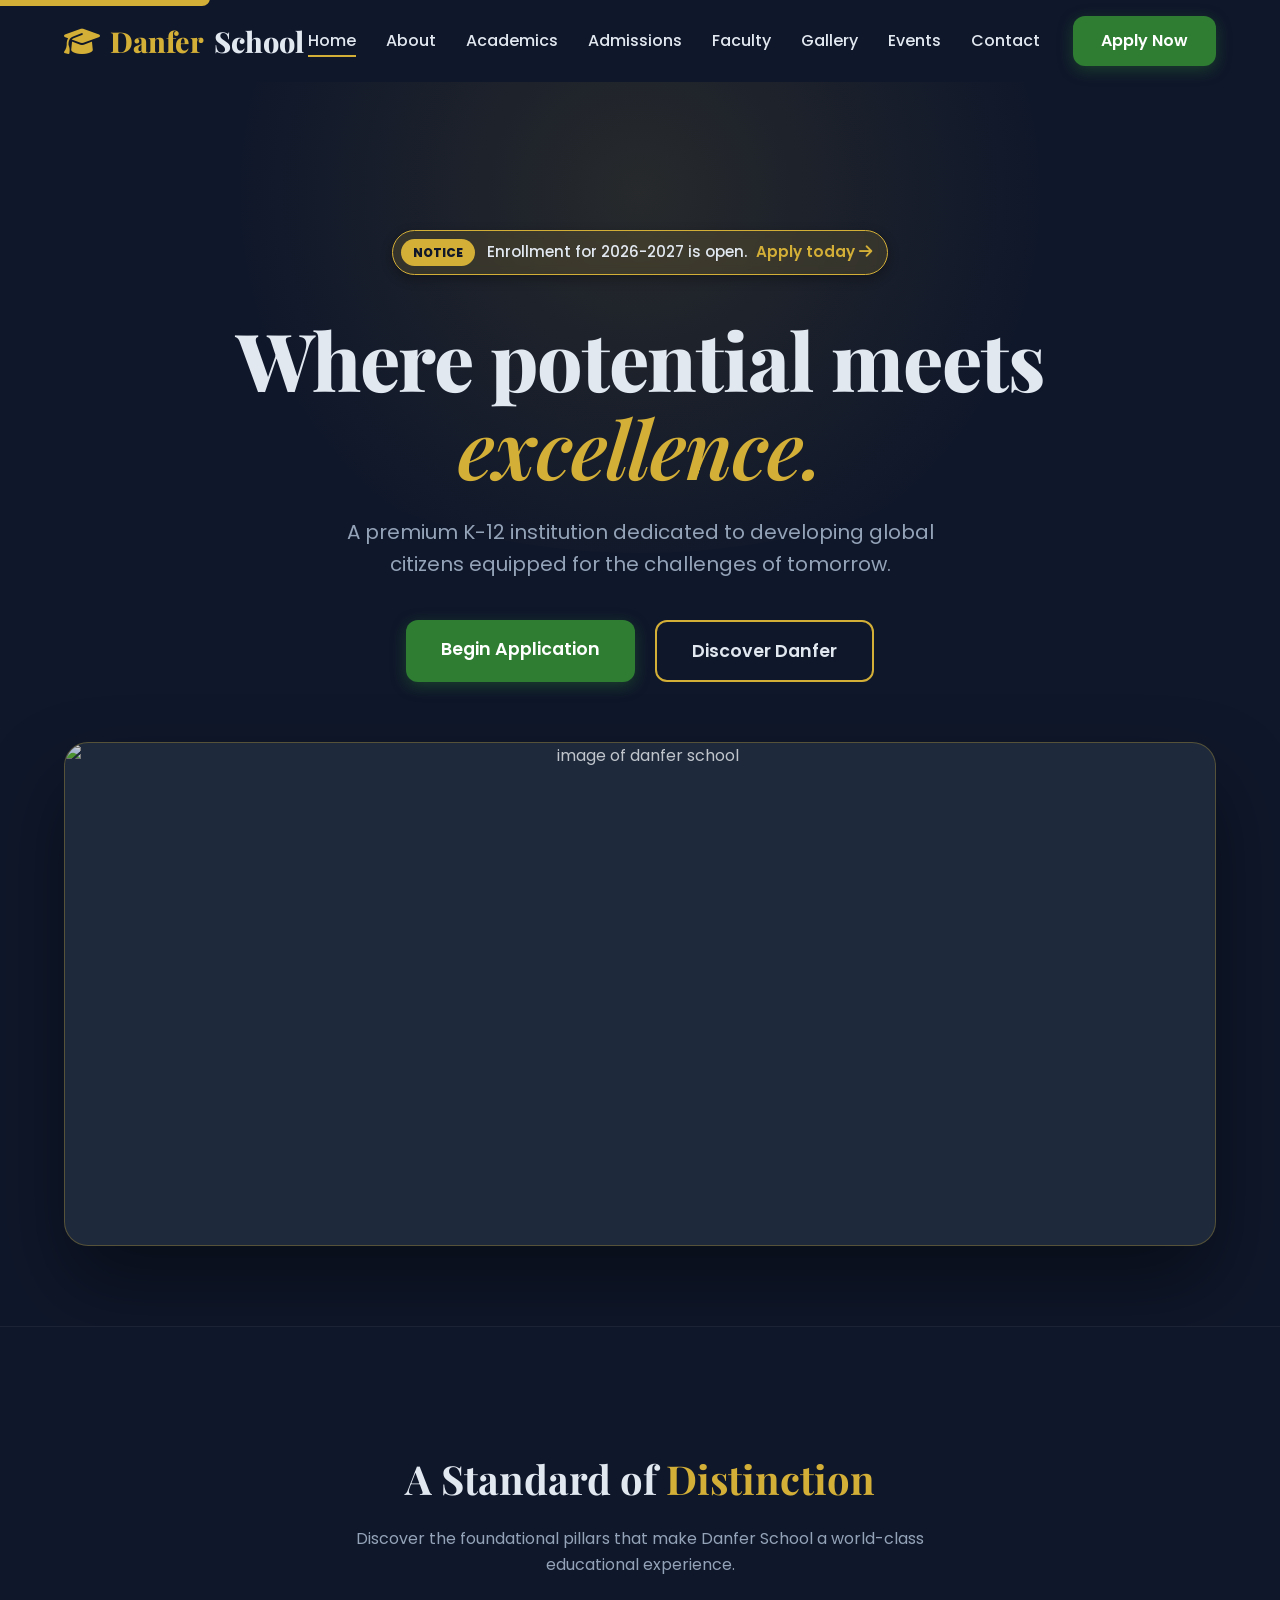
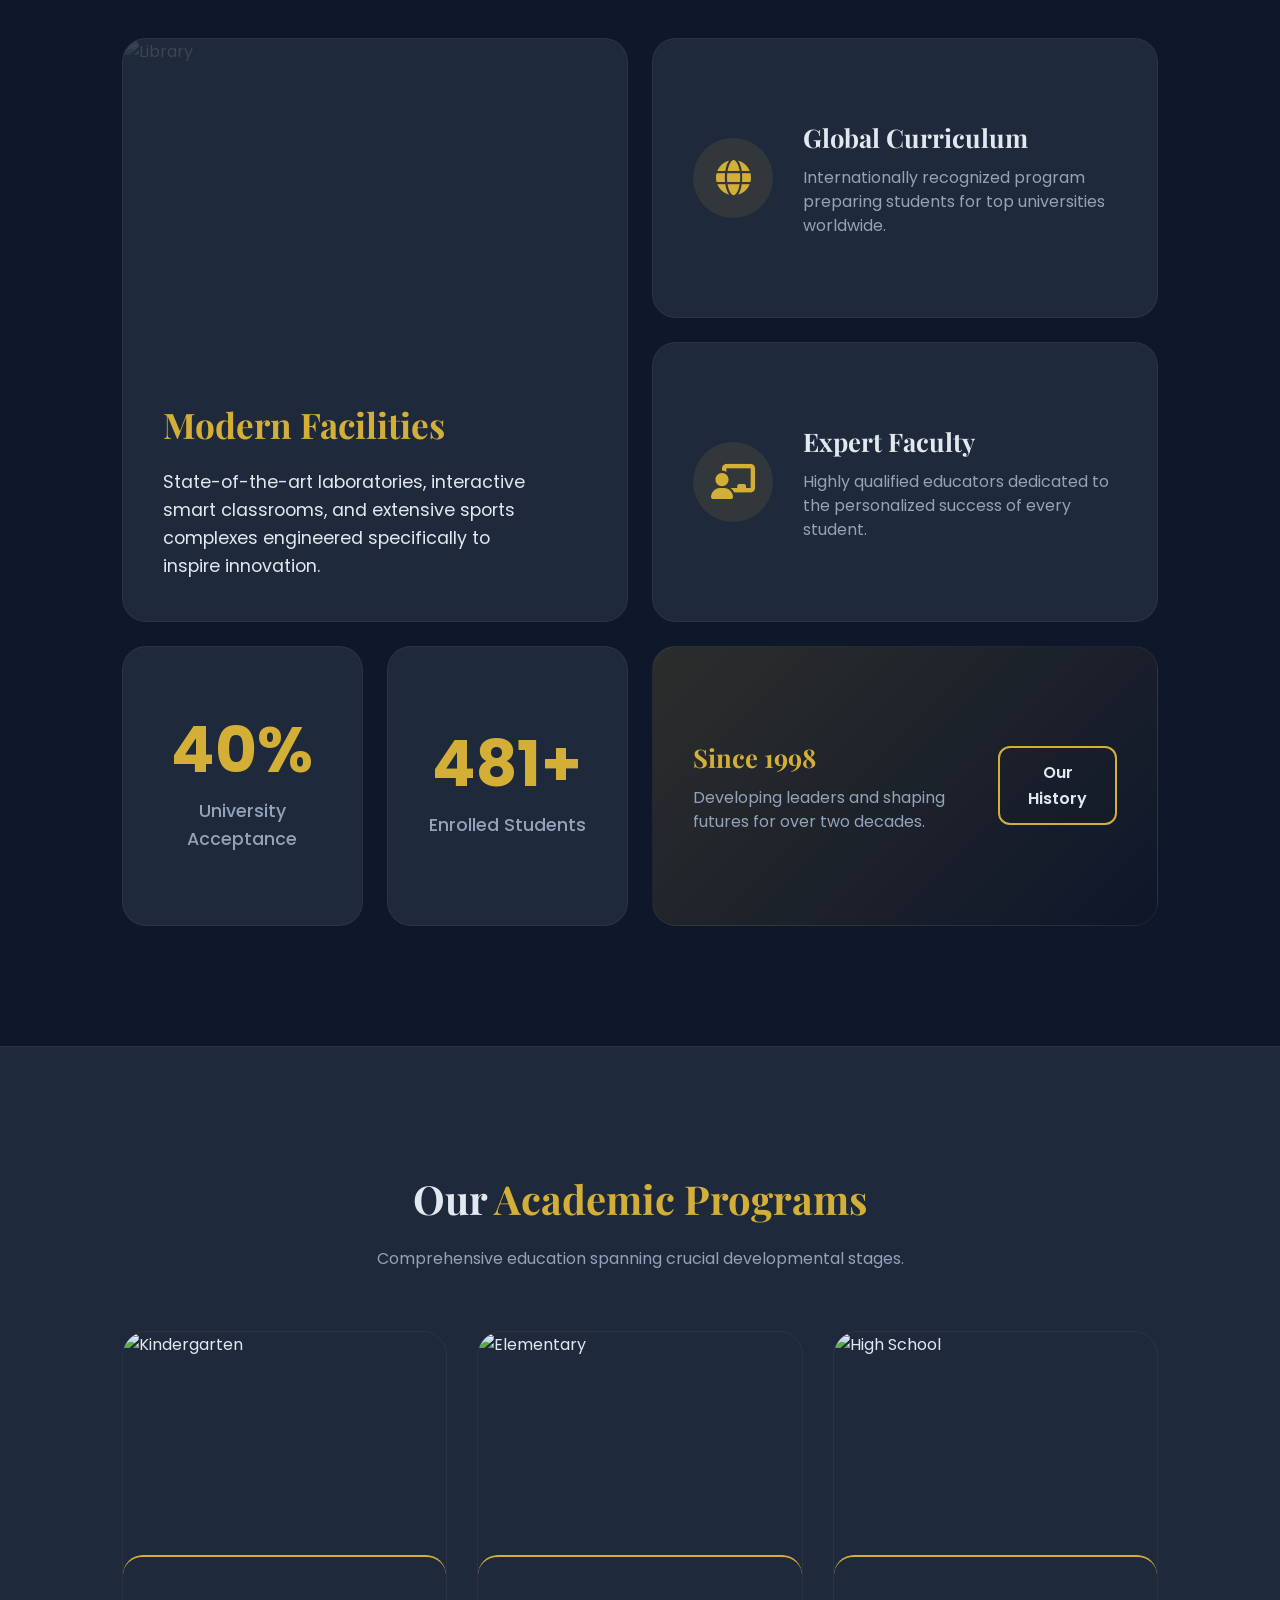
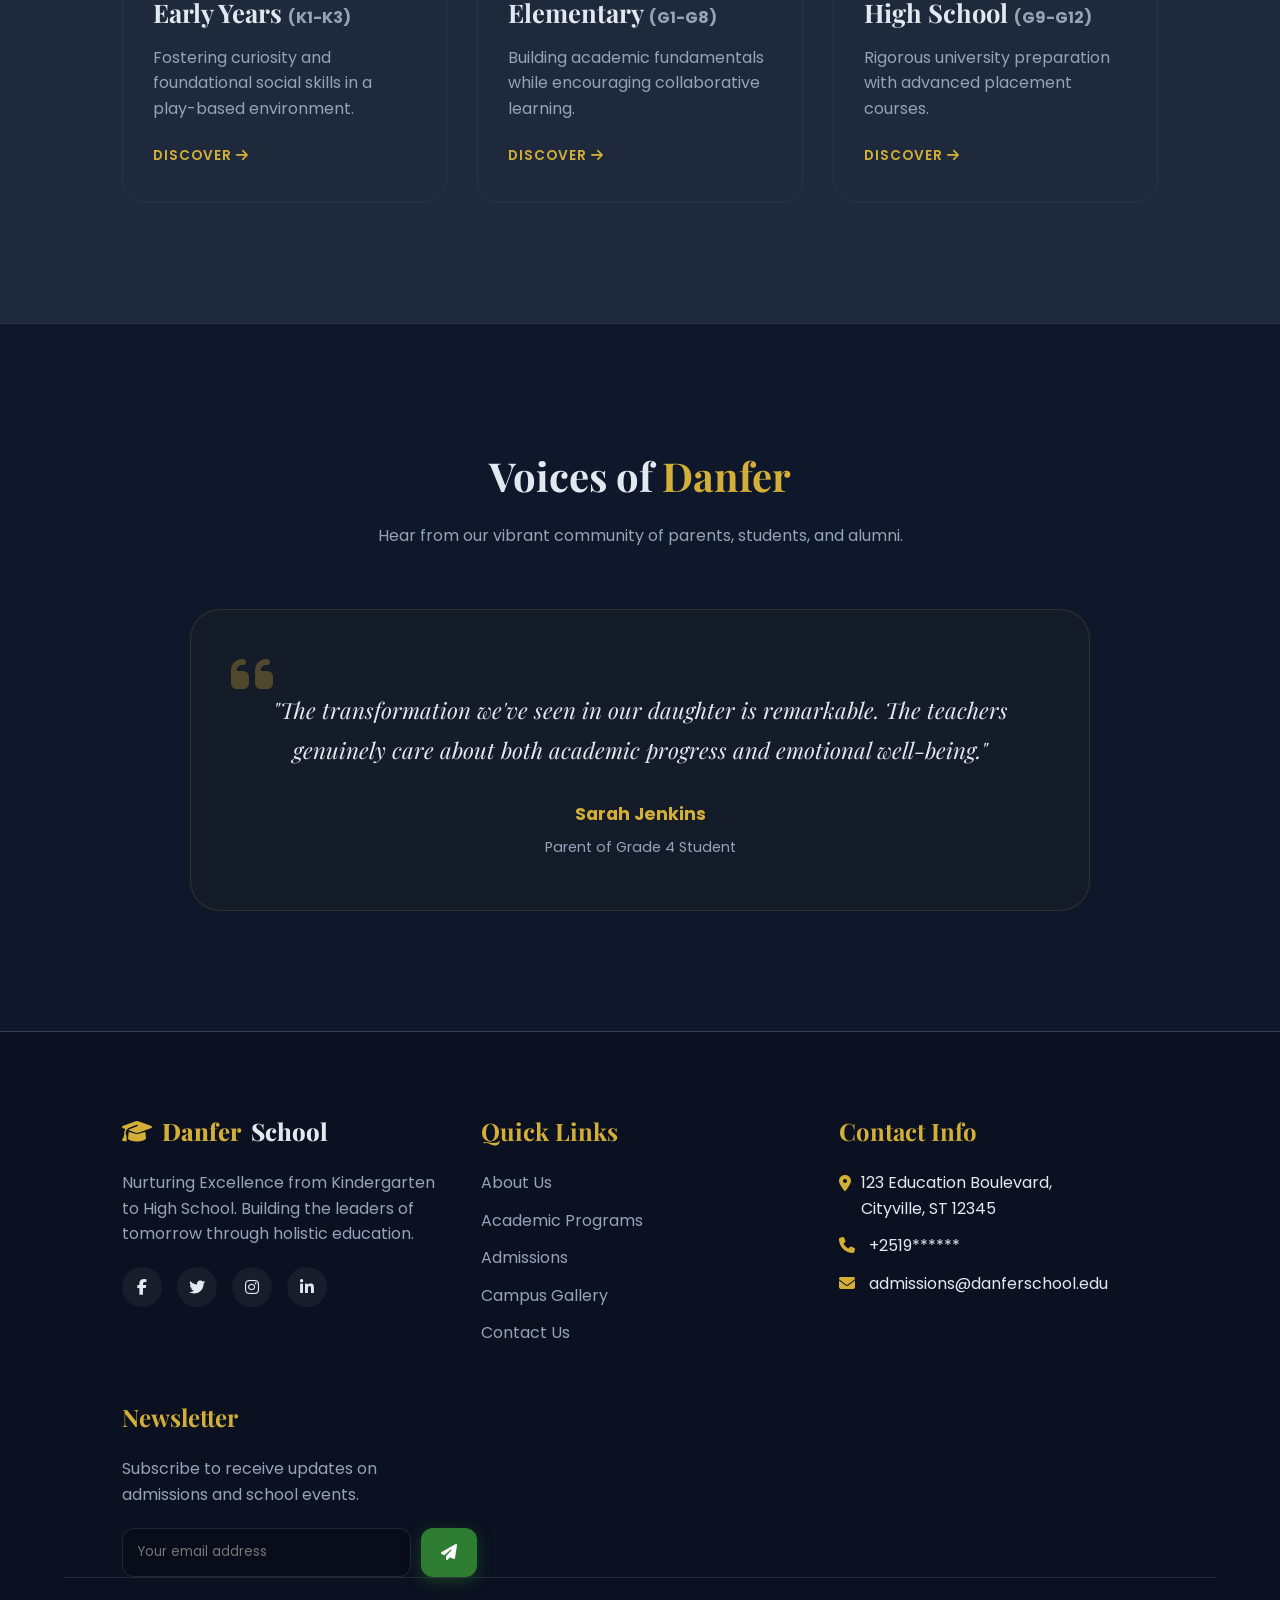
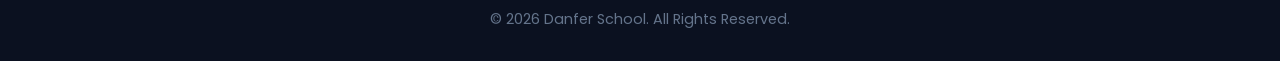
==== commit 8020d4a3: "Add automatic translation using Google Translate widget (like Gemini), supporting:" ====
--- a/index.html
+++ b/index.html
@@ -68,7 +68,7 @@
   <a class="skip-link" href="#main-content">Skip to main content</a>
   <div id="preloader"><div class="spinner"></div></div>
 
-  <header>
+  <header class="notranslate">
     <a href="index.html" class="logo"><i class="fa-solid fa-graduation-cap"></i>Danfer<span>School</span></a>
     <nav>
       <ul class="nav-links">
@@ -83,12 +83,13 @@
       </ul>
     </nav>
     <div class="nav-actions">
+      <div id="google_translate_element" class="custom-translate"></div>
       <a href="admissions.html" class="btn btn-primary">Apply Now</a>
     </div>
     <button id="menuToggle" class="menu-toggle" aria-label="Open navigation menu" aria-controls="mobileMenu" aria-expanded="false"><i class="fa-solid fa-bars"></i></button>
   </header>
 
-  <div id="mobileMenu" class="mobile-menu" aria-hidden="true">
+  <div id="mobileMenu" class="mobile-menu notranslate" aria-hidden="true">
     <button id="closeMenu" class="close-menu" aria-label="Close navigation menu"><i class="fa-solid fa-xmark"></i></button>
     <ul>
       <li><a href="index.html">Home</a></li>
@@ -103,6 +104,8 @@
   </div>
   <div id="mobileOverlay" class="mobile-overlay" aria-hidden="true"></div>
 
+  <div class="translate-content">
+
   <section class="hero-modern">
     <div class="hero-glow"></div>
     <div class="hero-content reveal">
@@ -294,6 +297,8 @@
       <p>&copy; 2026 Danfer School. All Rights Reserved.</p>
     </div>
   </footer>
+
+  </div>
 
   <button id="backToTop" class="back-to-top" aria-label="Back to Top"><i class="fa-solid fa-arrow-up"></i></button>
   <script src="js/script.js"></script>
@@ -312,5 +317,16 @@
       }
     });
   </script>
+
+  <script>
+    function googleTranslateElementInit() {
+      new google.translate.TranslateElement({
+        pageLanguage: 'en',
+        includedLanguages: 'en,am,om',
+        layout: google.translate.TranslateElement.InlineLayout.SIMPLE
+      }, 'google_translate_element');
+    }
+  </script>
+  <script src="//translate.google.com/translate_a/element.js?cb=googleTranslateElementInit"></script>
 </body>
 </html>
--- a/css/styles.css
+++ b/css/styles.css
@@ -837,3 +837,74 @@
   }
 }
 
+/* --- Google Translate Customization --- */
+
+/* Hide the top translation bar */
+.goog-te-banner-frame, .skiptranslate {
+  display: none !important;
+}
+body {
+  top: 0 !important;
+}
+
+/* Style the widget container */
+.custom-translate {
+  margin-right: 15px;
+}
+@media (max-width: 768px) {
+  .custom-translate {
+    margin-right: 0;
+    margin-bottom: 15px;
+    width: 100%;
+  }
+}
+
+/* Style the simple dropdown */
+.goog-te-gadget-simple {
+  background-color: rgba(255,255,255,0.05) !important;
+  border: 1px solid rgba(255,255,255,0.15) !important;
+  padding: 8px 15px !important;
+  border-radius: 30px !important;
+  font-size: 0.9rem !important;
+  display: flex !important;
+  align-items: center !important;
+  gap: 8px !important;
+  transition: background-color var(--transition), border-color var(--transition);
+  cursor: pointer;
+}
+.goog-te-gadget-simple:hover {
+  background-color: rgba(212,175,55,0.1) !important;
+  border-color: var(--primary-gold) !important;
+}
+[data-theme="light"] .goog-te-gadget-simple {
+  background-color: rgba(0,0,0,0.02) !important;
+  border: 1px solid rgba(0,0,0,0.1) !important;
+}
+[data-theme="light"] .goog-te-gadget-simple:hover {
+  background-color: rgba(212,175,55,0.05) !important;
+}
+
+/* Hide Google logo inside dropdown */
+.goog-te-gadget-simple img {
+  display: none !important;
+}
+
+/* Style the text and remove separators */
+.goog-te-menu-value span {
+  color: var(--text-main) !important;
+  border-left: none !important;
+  font-family: 'Poppins', sans-serif !important;
+  font-weight: 500 !important;
+}
+.goog-te-menu-value span:nth-child(5) {
+  display: none !important;
+}
+.goog-te-menu-value span:nth-child(3) {
+  border-left: none !important;
+}
+
+/* Hover highlights override */
+.goog-text-highlight {
+  background-color: transparent !important;
+  box-shadow: none !important;
+}
